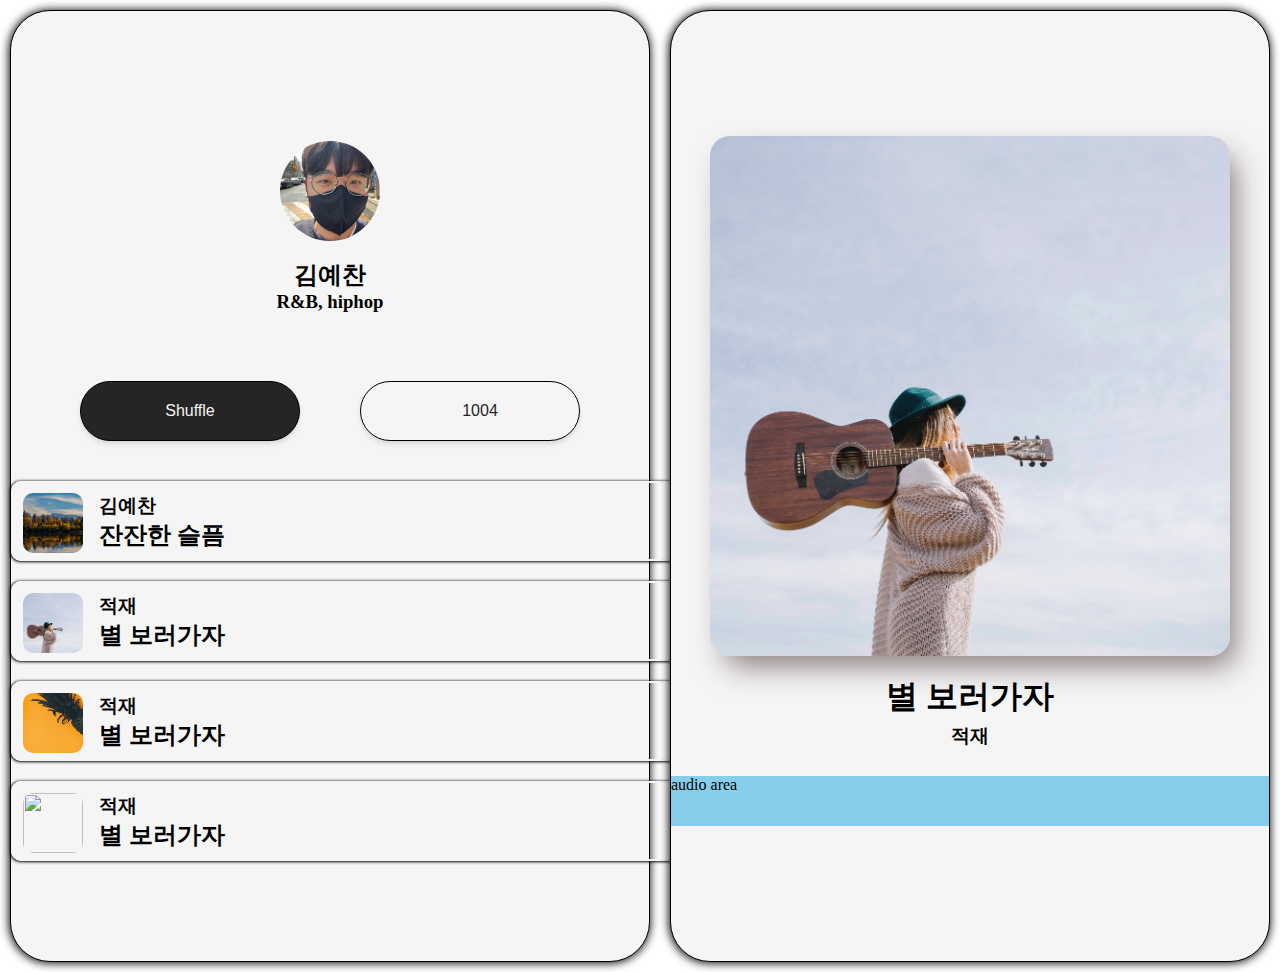
==== producing.html @ 2519ba64 "update" ====
<!DOCTYPE html>
<html lang="en">
<head>
    <script src="https://kit.fontawesome.com/7f7e63ffd7.js" crossorigin="anonymous"></script>
    <meta charset="UTF-8">
    <meta http-equiv="X-UA-Compatible" content="IE=edge">
    <meta name="viewport" content="width=device-width, initial-scale=1.0">
    <title>Producing</title>
    <link href="producing.css" rel="stylesheet" type="text/css" />
</head>
<body>
    <div class="main1">
        <header>
            <div class="go_back">
                <a href="index.html"><i class="fa-solid fa-arrow-left fa-2x"></i></a>
            </div>
            <div class="search">
                <a href="#"><i class="fa-solid fa-magnifying-glass fa-2x"></i></a>
            </div>
        </header>
        <section class="profile">
            <div>
                <img src="images/profile.jpg">
            </div>
            <span>
                <h2>김예찬</h2>
                <h3>R&B, hiphop</h3>
            </span>
        </section>
        <section class="button_section">
            <div>
                <button class="button_suffle">Shuffle</button>
                <button class="button_like" onclick="number_up()"><i class="fa-solid fa-heart"></i><span id="like_number">1004</span></button>
            </div>
        </section>
        <section class="list">
            <ul>
                <li>
                    <div class="list_img"><img src="images/잔잔슬픔.jpg"></div>
                    <div class="list_contents">
                        <h3>김예찬</h3><h2>잔잔한 슬픔</h2>
                    </div>
                    <i class="fa-solid fa-ellipsis-vertical fa-2x list_icon"></i>
                </li>
                <li>
                    <div class="list_img"><img src="images/신나는.jpg"></div>
                    <div class="list_contents">
                        <h3>적재</h3><h2>별 보러가자</h2>
                    </div>
                    <i class="fa-solid fa-ellipsis-vertical fa-2x list_icon"></i>
                </li>
                <li>
                    <div class="list_img"><img src="images/트렌디팝.jpg"></div>
                    <div class="list_contents">
                        <h3>적재</h3><h2>별 보러가자</h2>
                    </div>
                    <i class="fa-solid fa-ellipsis-vertical fa-2x list_icon"></i>
                </li>
                <li>
                    <div class="list_img"><img src="images/혼란스러운.jpg"></div>
                    <div class="list_contents">
                        <h3>적재</h3><h2>별 보러가자</h2>
                    </div>
                    <i class="fa-solid fa-ellipsis-vertical fa-2x list_icon"></i>
                </li>
            </ul>
        </section>
        <section class="remoter"></section>
    </div>
    <div class="main2">
        <div class="main2_background">
            <header>
                <div class="go_back">
                    <a href="index.html"><i class="fa-solid fa-arrow-left fa-2x"></i></a>
                </div>
                <div class="option">
                    <a href="#"><i class="fa-solid fa-ellipsis-vertical fa-2x list_icon"></i></a>
                </div>
            </header>
            <div class="album_img"> <img src="images/신나는.jpg"></div>
            <div class="music_content">
                <h1>별 보러가자</h1>
                <h3>적재</h3>
            </div>
            <div class="audio_bar">
                audio area
            </div>
            <div class="controller">
                <i class="fa-solid fa-repeat fa-2x"></i>
                <i class="fa-solid fa-forward-fast fa-rotate-180 fa-2x"></i>
                <i class="fa-solid fa-circle-play fa-4x"></i>
                <!-- <i class="fa-solid fa-pause"></i> -->
                <i class="fa-solid fa-forward-fast fa-2x"></i>
                <i class="fa-solid fa-shuffle fa-2x"></i>
            </div>
        </div>
    </div>
    <script type="text/javascript" src="numberup.js"></script>
</body>
</html>
---- producing.css ----
:root{
    
    /* color */
    --white-color: #fff;
    --grey-light-color: rgb(204,210,211);
    --brown-dark-color: rgb(37,37,37);
    --white-background-color: #f5f5f5;

    /* size */
    --padding:20px;
    --avatar-size:40px;

    /* font size */

}

*{
    padding: 0px;
    margin: 0px;
    box-sizing: border-box;
    /* color: white; */
    /* list-style: none;
    text-decoration: none;
    border-collapse: none; */
}

body{
    display: flex;
}

.main1{
    flex: 1;
    margin: 10px 10px;
    width: 50%;
    height: 80%;
    background: #f5f5f5;
    border: black 1px solid;
    border-radius: 40px;
    box-shadow: -0.5px 0.5px 10px;
}
header{
    /* width: 50%; */
    margin: 5px 30px;
    height: 60px;
    padding: var(--padding);
    display: flex;
    justify-content: space-between;
}

.profile{
    /* width: 50%; */
    height: 300px;
    padding-top: 60px;
}
.profile>div{
    width: 100px;
    height: 100px;
    margin: auto;
    border-radius: 70%;
    overflow: hidden;
    text-align: center;
}
.profile>div>img{
    width: 100%;
    height: 100%;
    object-fit: cover;
}
.profile>span{
    margin: 30px;
    text-align: center;
}

.button_section{
    /* width: 50%; */
    height: 100px;
}

.button_section>div{
    margin: auto;
    height: 60px;
    width: 500px;
    display: flex;
    justify-content: space-between;
}

.button_suffle{
    -webkit-appearance: none;
    -moz-appearance: none;
    appearance: none;
    font-size: 16px;
    font-weight: 400;
    background: var(--brown-dark-color);
    color:#f5f5f5;
    text-align: center;
    text-decoration: none;
    display: inline-block;
    width: 220px;
    height: 60px;
    border: 1px solid black;
    border-radius: 32px;
    box-shadow: 0 4px 6px -1px rgba(0, 0, 0, 0.1), 0 2px 4px -1px rgba(0, 0, 0, 0.06);
    cursor: pointer;
    transition: 0.7s;
}

.button_like{
    -webkit-appearance: none;
    -moz-appearance: none;
    appearance: none;
    font-size: 16px;
    font-weight: 400;
    background: var(--white-background-color);
    color:var(--brown-dark-color);
    text-align: center;
    text-decoration: none;
    display: inline-block;
    width: 220px;
    height: 60px;
    border: 1px solid black;
    border-radius: 32px;
    box-shadow: 0 4px 6px -1px rgba(0, 0, 0, 0.1), 0 2px 4px -1px rgba(0, 0, 0, 0.06);
    cursor: pointer;
    transition: 0.7s;
}

.button_suffle:active,
.button_suffle:hover{
  background: var(--button-hover-bg-color);
  color: var(--brown-dark-color);
  outline: 0;
}

.button_like:active,
.button_like:hover{
  background: var(--brown-dark-color);
  color: var(--white-background-color);
  outline: 0;
  /* opacity: 0.5; */
}

.button_suffle:disabled,
.button_suffle:disabled{
  opacity: 1;
}

.fa-heart{
    padding: 10px;
}

.list{
    height: 480px;
}
.list>ul>li{
    margin: 0px auto 20px auto;
    width: 720px;
    height: 80px;
    display: flex;
    padding: 10px;
    border-radius: 10px;
    border: var(--white-background-color) 2px solid;
    box-shadow: -0.3px 0.3px 3px;
    /* background: gray; */
}

.list_img{
    flex: 1;
    cursor: pointer;
}
.list_img>img{
    width: 60px;
    height: 60px;
    flex: 3;
    border-radius: 10px;

}

.list_contents{
    flex: 8;
}

.list_icon{
    padding-right: 10px;
    width: 10px;
    text-align: right;
    margin: auto;
    cursor: pointer;
}

/* main1 end */

.main2{
    flex: 1;
    padding: 10px;
}
.main2_background{
    width: 100%;
    height: 100%;
    border: black 1px solid;
    border-radius: 40px;
    box-shadow: -0.5px 0.5px 10px;
    background: var(--white-background-color)
}

.album_img{
    width: 520px;
    height: 520px;
    margin: 60px auto 0px auto;
    overflow: hidden;
    border-radius: 20px;
    box-shadow: 10px 15px 30px -5px rgb(138, 124, 124);
}
.album_img>img{
    width: 520px;
    height: 520px;
    object-fit: contain;
}

.music_content{
    margin: 20px;
    text-align: center;
    line-height: 40px;
}
.audio_bar{
    height: 50px;
    background: skyblue;
}

.controller{
    margin: auto;
    height: 80px;
    width: 400px;
    display: flex;
    justify-content:space-between;
    align-items: center;
}

.controller>i{
    text-align: center;
    cursor: pointer;
}
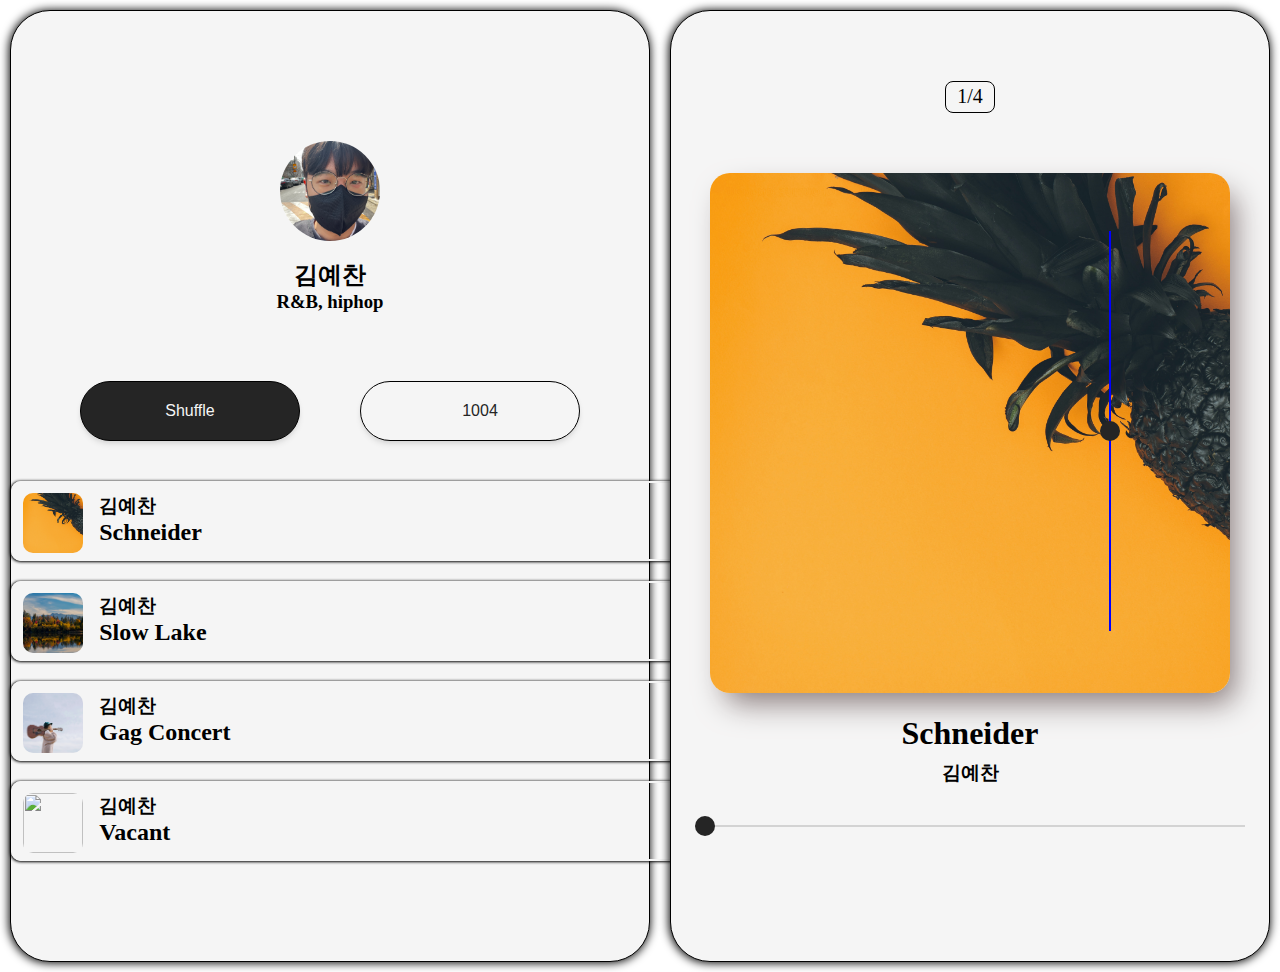
==== commit 2c3b4105: "g" ====
--- a/producing.html
+++ b/producing.html
@@ -36,30 +36,30 @@
         <section class="list">
             <ul>
                 <li>
+                    <div class="list_img"><img src="images/트렌디팝.jpg"></div>
+                    <div class="list_contents">
+                        <h3>김예찬</h3><h2>Schneider</h2>
+                    </div>
+                    <i class="fa-solid fa-ellipsis-vertical fa-2x list_icon"></i>
+                </li>
+                <li>
                     <div class="list_img"><img src="images/잔잔슬픔.jpg"></div>
                     <div class="list_contents">
-                        <h3>김예찬</h3><h2>잔잔한 슬픔</h2>
+                        <h3>김예찬</h3><h2>Slow Lake</h2>
                     </div>
                     <i class="fa-solid fa-ellipsis-vertical fa-2x list_icon"></i>
                 </li>
                 <li>
                     <div class="list_img"><img src="images/신나는.jpg"></div>
                     <div class="list_contents">
-                        <h3>적재</h3><h2>별 보러가자</h2>
-                    </div>
-                    <i class="fa-solid fa-ellipsis-vertical fa-2x list_icon"></i>
-                </li>
-                <li>
-                    <div class="list_img"><img src="images/트렌디팝.jpg"></div>
-                    <div class="list_contents">
-                        <h3>적재</h3><h2>별 보러가자</h2>
+                        <h3>김예찬</h3><h2>Gag Concert</h2>
                     </div>
                     <i class="fa-solid fa-ellipsis-vertical fa-2x list_icon"></i>
                 </li>
                 <li>
                     <div class="list_img"><img src="images/혼란스러운.jpg"></div>
                     <div class="list_contents">
-                        <h3>적재</h3><h2>별 보러가자</h2>
+                        <h3>김예찬</h3><h2>Vacant</h2>
                     </div>
                     <i class="fa-solid fa-ellipsis-vertical fa-2x list_icon"></i>
                 </li>
@@ -77,24 +77,36 @@
                     <a href="#"><i class="fa-solid fa-ellipsis-vertical fa-2x list_icon"></i></a>
                 </div>
             </header>
-            <div class="album_img"> <img src="images/신나는.jpg"></div>
+            <div class="total">
+                <p id="present">1</p>
+                <p>/</p>
+                <p id="total">4</p>
+            </div>
+            <div class="album_img">
+                <img src="images/신나는.jpg" id="track_img">
+            </div>
+            <div class="volume_bar" >
+                <!-- <i class="fa-solid fa-volume-high"></i> -->
+                <input type="range" min="0" max="100" value="50" onchange="volume_change()" id="volume_bar">
+            </div>
             <div class="music_content">
-                <h1>별 보러가자</h1>
-                <h3>적재</h3>
+                <h1 id="title_song">별 보러가자</h1>
+                <h3 id="artist_song">적재</h3>
             </div>
             <div class="audio_bar">
-                audio area
+                <input type="range" min="0" max="100" value="0" onchange="music_duration_change()" id="slider_song">
             </div>
             <div class="controller">
-                <i class="fa-solid fa-repeat fa-2x"></i>
-                <i class="fa-solid fa-forward-fast fa-rotate-180 fa-2x"></i>
-                <i class="fa-solid fa-circle-play fa-4x"></i>
+                <span class="repeat_song_style"><i class="fa-solid fa-repeat fa-2x" onclick="repeat_song()" id="repeat_song"></i></span>
+                <i class="fa-solid fa-forward-fast fa-rotate-180 fa-2x" onclick="previous_song()" id="previous_song"></i>
+                <span onclick="justplay()" id="play_song"><i class="fa-solid fa-circle-play fa-4x" ></i></span>
                 <!-- <i class="fa-solid fa-pause"></i> -->
-                <i class="fa-solid fa-forward-fast fa-2x"></i>
-                <i class="fa-solid fa-shuffle fa-2x"></i>
+                <i class="fa-solid fa-forward-fast fa-2x" onclick="next_song()" id="next_song"></i>
+                <i class="fa-solid fa-shuffle fa-2x" onclick="shuffle_song()" id="shuffle_song"></i>
             </div>
         </div>
     </div>
     <script type="text/javascript" src="numberup.js"></script>
+    <script type="text/javascript" src="musicplayer.js"></script>
 </body>
 </html>--- a/producing.css
+++ b/producing.css
@@ -191,6 +191,7 @@
 .main2{
     flex: 1;
     padding: 10px;
+    position: relative;
 }
 .main2_background{
     width: 100%;
@@ -201,6 +202,20 @@
     background: var(--white-background-color)
 }
 
+.total{
+    display: flex;
+    width: 50px;
+    height: 32px;
+    margin: auto;
+    border: 1px black solid;
+    border-radius: 8px;
+    justify-content: center;
+}
+.total>p{
+    line-height: 28px;
+    font-size: 20px;
+}
+
 .album_img{
     width: 520px;
     height: 520px;
@@ -208,11 +223,26 @@
     overflow: hidden;
     border-radius: 20px;
     box-shadow: 10px 15px 30px -5px rgb(138, 124, 124);
+    /* background: red; */
 }
 .album_img>img{
     width: 520px;
     height: 520px;
     object-fit: contain;
+
+}
+
+/* #volume_bar_area{
+    
+} */
+
+#volume_bar{
+    background: blue;
+    width: 400px;
+    transform: rotate(-90deg);
+    position: absolute;
+    right: -30px;
+    top: 430px;
 }
 
 .music_content{
@@ -222,8 +252,27 @@
 }
 .audio_bar{
     height: 50px;
-    background: skyblue;
-}
+    /* background: skyblue; */
+    text-align: center;
+}
+input[type="range"]{
+    width: 550px;
+    appearance: none;
+    outline: none;
+    height: 2px;
+    text-align: center;
+    background: lightgray;
+}
+
+input[type="range"]::-webkit-slider-thumb{
+    appearance: none;
+    height: 20px;
+    width: 20px;
+    background: var(--brown-dark-color);
+    border-radius: 50%;
+    cursor: pointer;
+}
+
 
 .controller{
     margin: auto;
@@ -234,7 +283,7 @@
     align-items: center;
 }
 
-.controller>i{
+.controller>i,span{
     text-align: center;
     cursor: pointer;
 }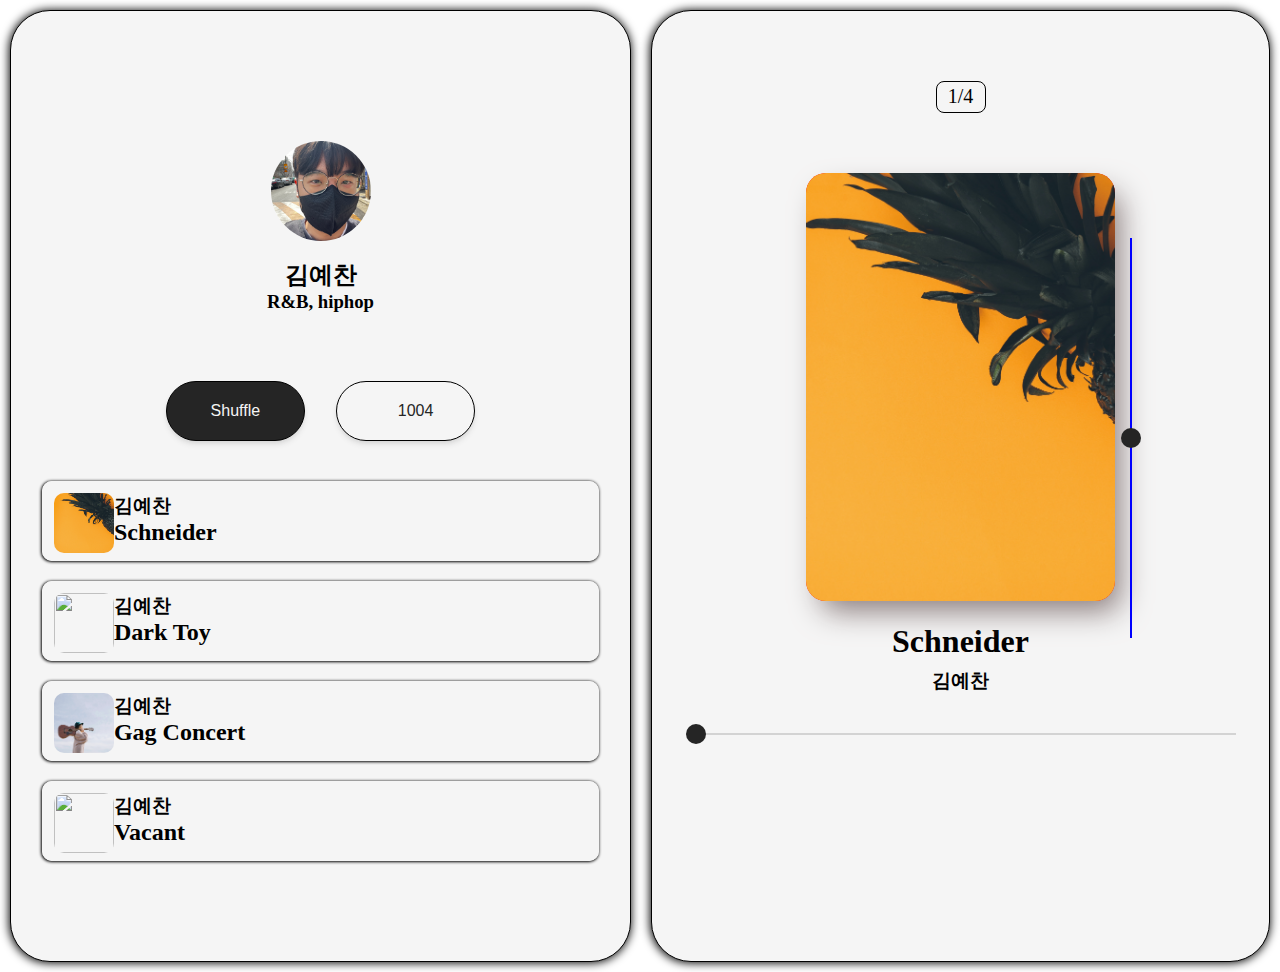
==== commit 6a74c584: "s" ====
--- a/producing.html
+++ b/producing.html
@@ -43,9 +43,9 @@
                     <i class="fa-solid fa-ellipsis-vertical fa-2x list_icon"></i>
                 </li>
                 <li>
-                    <div class="list_img"><img src="images/잔잔슬픔.jpg"></div>
+                    <div class="list_img"><img src="images/darktoy.jpg"></div>
                     <div class="list_contents">
-                        <h3>김예찬</h3><h2>Slow Lake</h2>
+                        <h3>김예찬</h3><h2>Dark Toy</h2>
                     </div>
                     <i class="fa-solid fa-ellipsis-vertical fa-2x list_icon"></i>
                 </li>
@@ -86,7 +86,6 @@
                 <img src="images/신나는.jpg" id="track_img">
             </div>
             <div class="volume_bar" >
-                <!-- <i class="fa-solid fa-volume-high"></i> -->
                 <input type="range" min="0" max="100" value="50" onchange="volume_change()" id="volume_bar">
             </div>
             <div class="music_content">
--- a/producing.css
+++ b/producing.css
@@ -78,7 +78,7 @@
 .button_section>div{
     margin: auto;
     height: 60px;
-    width: 500px;
+    width: 50%;
     display: flex;
     justify-content: space-between;
 }
@@ -94,7 +94,7 @@
     text-align: center;
     text-decoration: none;
     display: inline-block;
-    width: 220px;
+    width: 45%;
     height: 60px;
     border: 1px solid black;
     border-radius: 32px;
@@ -114,7 +114,7 @@
     text-align: center;
     text-decoration: none;
     display: inline-block;
-    width: 220px;
+    width: 45%;
     height: 60px;
     border: 1px solid black;
     border-radius: 32px;
@@ -152,7 +152,7 @@
 }
 .list>ul>li{
     margin: 0px auto 20px auto;
-    width: 720px;
+    width: 90%;
     height: 80px;
     display: flex;
     padding: 10px;
@@ -217,32 +217,30 @@
 }
 
 .album_img{
-    width: 520px;
-    height: 520px;
+    display: flex;
+    width: 50%;
+    height: 45%;
     margin: 60px auto 0px auto;
     overflow: hidden;
     border-radius: 20px;
     box-shadow: 10px 15px 30px -5px rgb(138, 124, 124);
-    /* background: red; */
+    background: red;
+    position: relative;
 }
 .album_img>img{
-    width: 520px;
-    height: 520px;
-    object-fit: contain;
-
-}
-
-/* #volume_bar_area{
+    width: 100%;
+    height: 100%;
+    object-fit: cover;
     
-} */
+}
 
 #volume_bar{
     background: blue;
     width: 400px;
     transform: rotate(-90deg);
     position: absolute;
-    right: -30px;
-    top: 430px;
+    right: -8%;
+    top: 45%;
 }
 
 .music_content{
@@ -286,4 +284,79 @@
 .controller>i,span{
     text-align: center;
     cursor: pointer;
-}+}
+
+
+@media (max-width: 390px){
+    body{
+        display: block;
+    }
+    .main1{
+        width: 96%;
+        height: 844px;
+    }
+    .profile{
+        width: 80%;
+        height: 250px;
+        margin: auto;
+    }
+    .button_section{
+        width: 80%;
+        margin: auto;
+    }
+    .button_section>div{
+        width: 100%;
+        align-items: center;
+    }
+    .button_suffle{
+        width: 45%;
+        height: 70%;
+    }
+    .button_like{
+        width: 45%;
+        height: 70%;
+    }
+    .list{
+        width: 100%;
+    }
+    .list>ul{
+        width: 100%;
+
+    }
+    .list>ul>li{
+        width: 80%;
+    }
+    .main2{
+        width: 100%;
+    }
+    .main2_background{
+        width: 100%;
+    }
+    .album_img{
+        width: 250px;
+        height: 250px
+    }
+    .album_img>img{
+        object-fit: contain;
+        width: 100%;
+        height: 100%;
+    }
+    #volume_bar{
+        width: 50%;
+        right: -60px;
+    }
+    input[type="range"]{
+        width: 80%;
+    }
+    .controller{
+        width: 80%;
+    }
+}
+
+@media screen and (min-width:390px) and (max-width: 767px){
+
+}
+
+@media screen and (min-width:768px) and (max-width: 1200px){
+
+}
